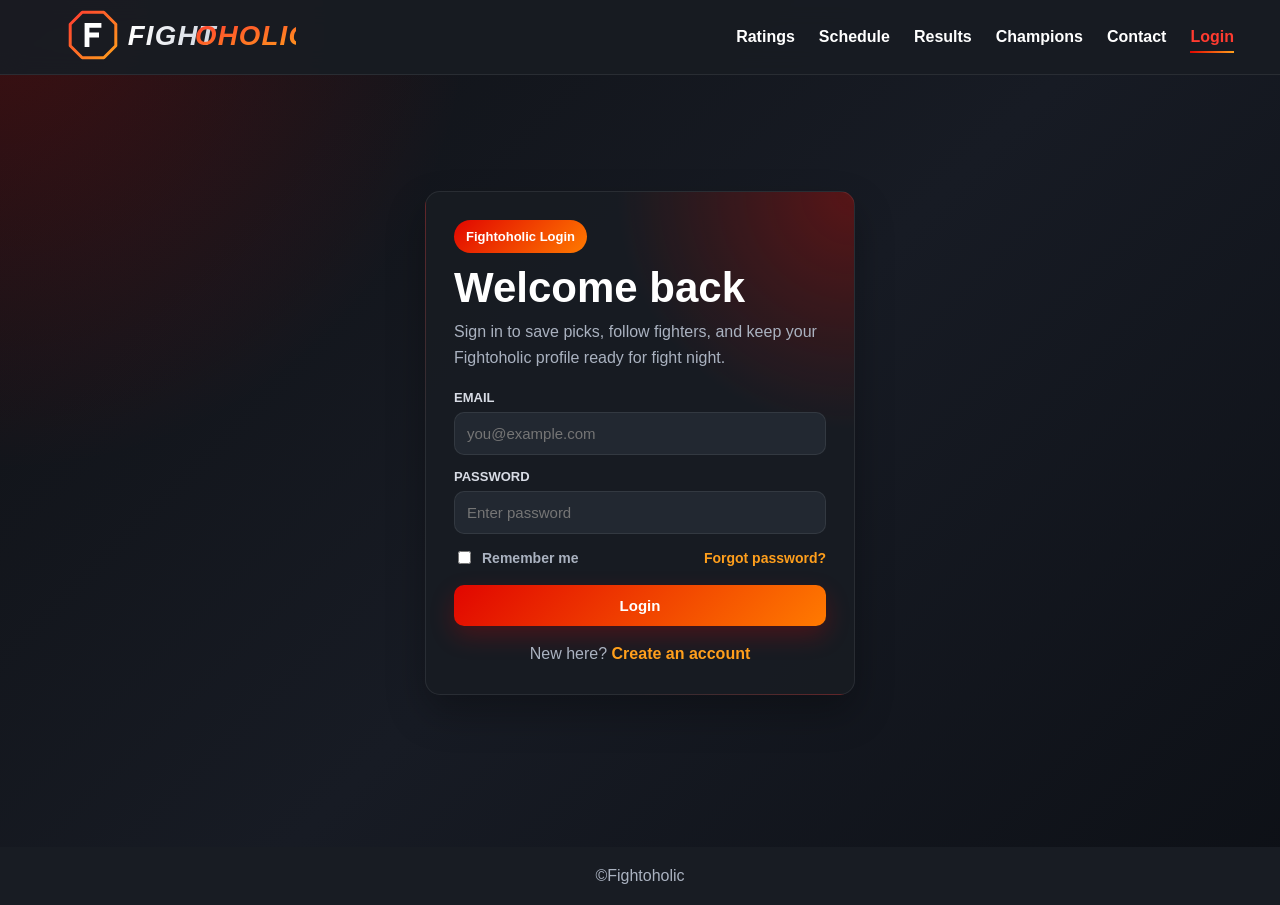
==== projecttapo/login.html @ 4b87f288 "Project commited" ====
<!DOCTYPE html>
<html lang="en">
<head>
  <meta charset="UTF-8">
  <meta name="viewport" content="width=device-width, initial-scale=1.0">
  <title>Login | Fightoholic</title>
  <link rel="stylesheet" href="login.css">
</head>
<body>
  <nav>
    <div class="logo">
      <a class="ac" href="tapo.html"
          ><svg class="site-logo" width="250" height="60" viewBox="0 0 180 50" fill="none" xmlns="http://www.w3.org/2000/svg">
  <defs>
    <linearGradient id="opt1Text" x1="0%" y1="0%" x2="100%" y2="0%">
      <stop offset="0%" stop-color="#FFFFFF" />
      <stop offset="100%" stop-color="#CFD5DF" />
    </linearGradient>
    <linearGradient id="opt1Glow" x1="0%" y1="0%" x2="100%" y2="100%">
      <stop offset="0%" stop-color="#FF3B30" />
      <stop offset="100%" stop-color="#FF9F1C" />
    </linearGradient>
  </defs>
  <path d="M6 16 L16 6 H34 L44 16 V34 L34 44 H16 L6 34 Z" fill="none" stroke="url(#opt1Glow)" stroke-width="2.5" stroke-linejoin="round"/>
  
  <path d="M18 15 H32 V19 H22 V23 H30 V27 H22 V35 H18 Z" fill="#FFFFFF" />
  
  <text x="54" y="33" font-family="'Impact', 'Arial Black', sans-serif" font-size="23" font-style="italic" font-weight="900" fill="url(#opt1Text)" letter-spacing="1">FIGHT</text>
  <text x="110" y="33" font-family="'Impact', 'Arial Black', sans-serif" font-size="23" font-style="italic" font-weight="900" fill="url(#opt1Glow)" letter-spacing="1">OHOLIC</text>
</svg></a>
    </div>
    <ul>
      <li><a class="c" href="tapo.html">Ratings</a></li>
      <li><a class="c" href="#">Schedule</a></li>
      <li><a class="c" href="#">Results</a></li>
      <li><a class="c" href="#">Champions</a></li>
      <li><a class="c" href="contact.html">Contact</a></li>
      <li><a class="c active" href="login.html">Login</a></li>
    </ul>
  </nav>

  <main class="page">
    <section class="login-card">
      <span class="badge">Fightoholic Login</span>
      <h1>Welcome back</h1>
      <p class="intro">Sign in to save picks, follow fighters, and keep your Fightoholic profile ready for fight night.</p>

      <form id="loginForm">
        <div class="field">
          <label for="email">Email</label>
          <input type="email" id="email" placeholder="you@example.com" required>
        </div>

        <div class="field">
          <label for="password">Password</label>
          <input type="password" id="password" placeholder="Enter password" required>
        </div>

        <div class="login-options">
          <label>
            <input type="checkbox">
            Remember me
          </label>
          <a href="#">Forgot password?</a>
        </div>

        <button class="login-btn" type="submit">Login</button>
        <div class="login-status" id="loginStatus">Login form submitted.</div>
      </form>

      <p class="signup">New here? <a href="#">Create an account</a></p>
    </section>
      <script>
    document.getElementById("loginForm").addEventListener("submit", function (event) {
    event.preventDefault();

    const email = document.getElementById("email").value.trim();
    const password = document.getElementById("password").value;
    const status = document.getElementById("loginStatus");

    status.style.display = "block";

    if (!email.endsWith("@gmail.com")) {
        status.textContent = "Please enter a Gmail address.";
        return;
    }

    if (password.length < 8 || !password.includes("@")) {
        status.textContent =
            "Password must be at least 8 characters and include @.";
        return;
    }

    status.textContent = "Login successful.";
});
  </script>
  </main>

  <footer>
    <p>&copy;Fightoholic</p>
  </footer>
</body>
</html>
---- projecttapo/login.css ----
body {
      margin: 0;
      padding: 0;
      min-height: 100vh;
      color: #ffffff;
      font-family: Arial, sans-serif;
      background:
        radial-gradient(circle at top left, rgba(225, 6, 0, 0.22), transparent 30%),
        linear-gradient(135deg, #0f1115 0%, #171b24 52%, #0d1016 100%);
    }

    h1,
    p,
    ul {
      margin: 0;
      padding: 0;
    }

    a {
      color: inherit;
      text-decoration: none;
    }

    button,
    input {
      font-family: inherit;
    }

    * {
      box-sizing: border-box;
    }

    nav {
      display: flex;
      justify-content: space-between;
      align-items: center;
      padding: 5px 46px;
      background: rgba(24, 28, 35, 0.94);
      border-bottom: 1px solid rgba(255, 255, 255, 0.08);
      position: sticky;
      top: 0;
      z-index: 10;
      backdrop-filter: blur(12px);
    }

    nav img {
      margin-left: 30px;
      width: 80px;
      height: 80px;
      border-radius: 50%;
      object-fit: cover;
    }

    nav ul {
      display: flex;
      gap: 24px;
      list-style: none;
    }

    .c {
      color: #ffffff;
      font-weight: 700;
      position: relative;
      transition: 0.3s;
    }

    .c::after {
      content: "";
      position: absolute;
      left: 0;
      bottom: -8px;
      width: 0;
      height: 2px;
      background: linear-gradient(90deg, #e10600, #ff9f1c);
      transition: 0.3s;
    }

    .c:hover,
    .c.active {
      color: #ff3b30;
    }

    .c:hover::after,
    .c.active::after {
      width: 100%;
    }

    .ac:hover img {
      transition: 0.5s;
      transform: scale(1.12);
      border: 2px solid rebeccapurple;
    }

    .page {
      width: min(1180px, calc(100% - 32px));
      min-height: calc(100vh - 150px);
      margin: 0 auto;
      padding: 22px 0 36px;
      display: grid;
      place-items: center;
    }

    .login-card {
      width: min(430px, 100%);
      padding: 28px;
      background:
        radial-gradient(circle at top right, rgba(225, 6, 0, 0.32), transparent 36%),
        rgba(24, 28, 35, 0.94);
      border: 1px solid rgba(255, 255, 255, 0.08);
      border-radius: 15px;
      box-shadow: 0 18px 38px rgba(0, 0, 0, 0.28);
    }

    .badge {
      display: inline-block;
      padding: 9px 12px;
      border-radius: 999px;
      color: #ffffff;
      background: linear-gradient(135deg, #e10600, #ff7a00);
      font-size: 13px;
      font-weight: bold;
      margin-bottom: 14px;
    }

    h1 {
      font-size: 42px;
      line-height: 1;
      margin-bottom: 10px;
    }

    .intro {
      color: #aab2c0;
      line-height: 1.6;
      margin-bottom: 20px;
    }

    .field {
      display: grid;
      gap: 7px;
      margin-bottom: 14px;
    }

    label {
      color: #d8dce5;
      font-size: 13px;
      font-weight: bold;
      text-transform: uppercase;
    }

    input {
      width: 100%;
      padding: 12px;
      border: 1px solid rgba(255, 255, 255, 0.08);
      border-radius: 10px;
      outline: 0;
      color: #ffffff;
      background: #222831;
      font-size: 15px;
    }

    input:focus {
      border-color: rgba(255, 159, 28, 0.72);
      box-shadow: 0 0 0 4px rgba(225, 6, 0, 0.12);
    }

    .login-options {
      display: flex;
      justify-content: space-between;
      gap: 12px;
      align-items: center;
      margin: 4px 0 18px;
      color: #aab2c0;
      font-size: 14px;
    }

    .login-options label {
      display: flex;
      gap: 8px;
      align-items: center;
      color: #aab2c0;
      font-size: 14px;
      text-transform: none;
    }

    .login-options input {
      width: auto;
      accent-color: #e10600;
    }

    .login-options a {
      color: #ff9f1c;
      font-weight: bold;
    }

    .login-btn {
      width: 100%;
      padding: 12px 18px;
      border: 0;
      border-radius: 10px;
      color: #ffffff;
      background: linear-gradient(135deg, #e10600, #ff7a00);
      font-size: 15px;
      font-weight: bold;
      cursor: pointer;
      transition: 0.3s;
      box-shadow: 0 10px 24px rgba(225, 6, 0, 0.24);
    }

    .login-btn:hover {
      background: linear-gradient(135deg, #183b6b, #2563eb);
      transform: translateY(-2px);
    }
    .site-logo:hover{
        cursor: pointer;
        transition: .6s;
        transform: scale(1.1);
      }

    .signup {
      margin-top: 16px;
      color: #aab2c0;
      text-align: center;
      line-height: 1.5;
    }

    .signup a {
      color: #ff9f1c;
      font-weight: bold;
    }

    .login-status {
      display: none;
      margin-top: 14px;
      padding: 12px;
      border-radius: 10px;
      color: #ffffff;
      background: linear-gradient(135deg, #183b6b, #2563eb);
      line-height: 1.5;
      font-weight: bold;
    }

    footer {
      margin-top: 22px;
      padding: 20px;
      text-align: center;
      color: #aab2c0;
      background: #181c23;
    }
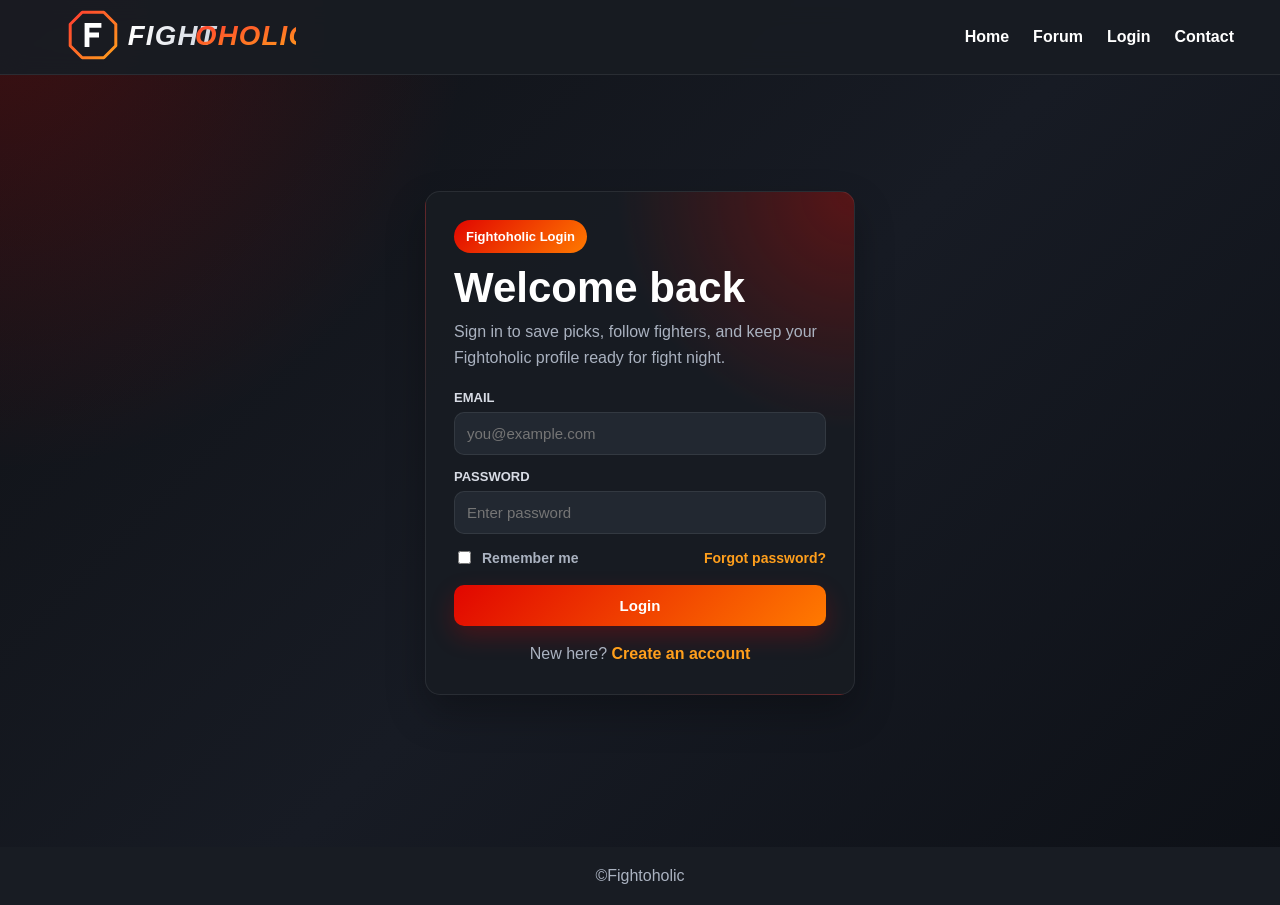
==== commit 2394ff64: "Project commited" ====
--- a/projecttapo/login.html
+++ b/projecttapo/login.html
@@ -30,12 +30,10 @@
 </svg></a>
     </div>
     <ul>
-      <li><a class="c" href="tapo.html">Ratings</a></li>
-      <li><a class="c" href="#">Schedule</a></li>
-      <li><a class="c" href="#">Results</a></li>
-      <li><a class="c" href="#">Champions</a></li>
-      <li><a class="c" href="contact.html">Contact</a></li>
-      <li><a class="c active" href="login.html">Login</a></li>
+     <li><a class="c" href="tapo.html">Home</a></li>
+        <li><a class="c" href="forum.html">Forum</a></li>
+        <li><a class="c" href="login.html">Login</a></li>
+        <li><a class="c" href="contactpage.html">Contact</a></li>
     </ul>
   </nav>
 
